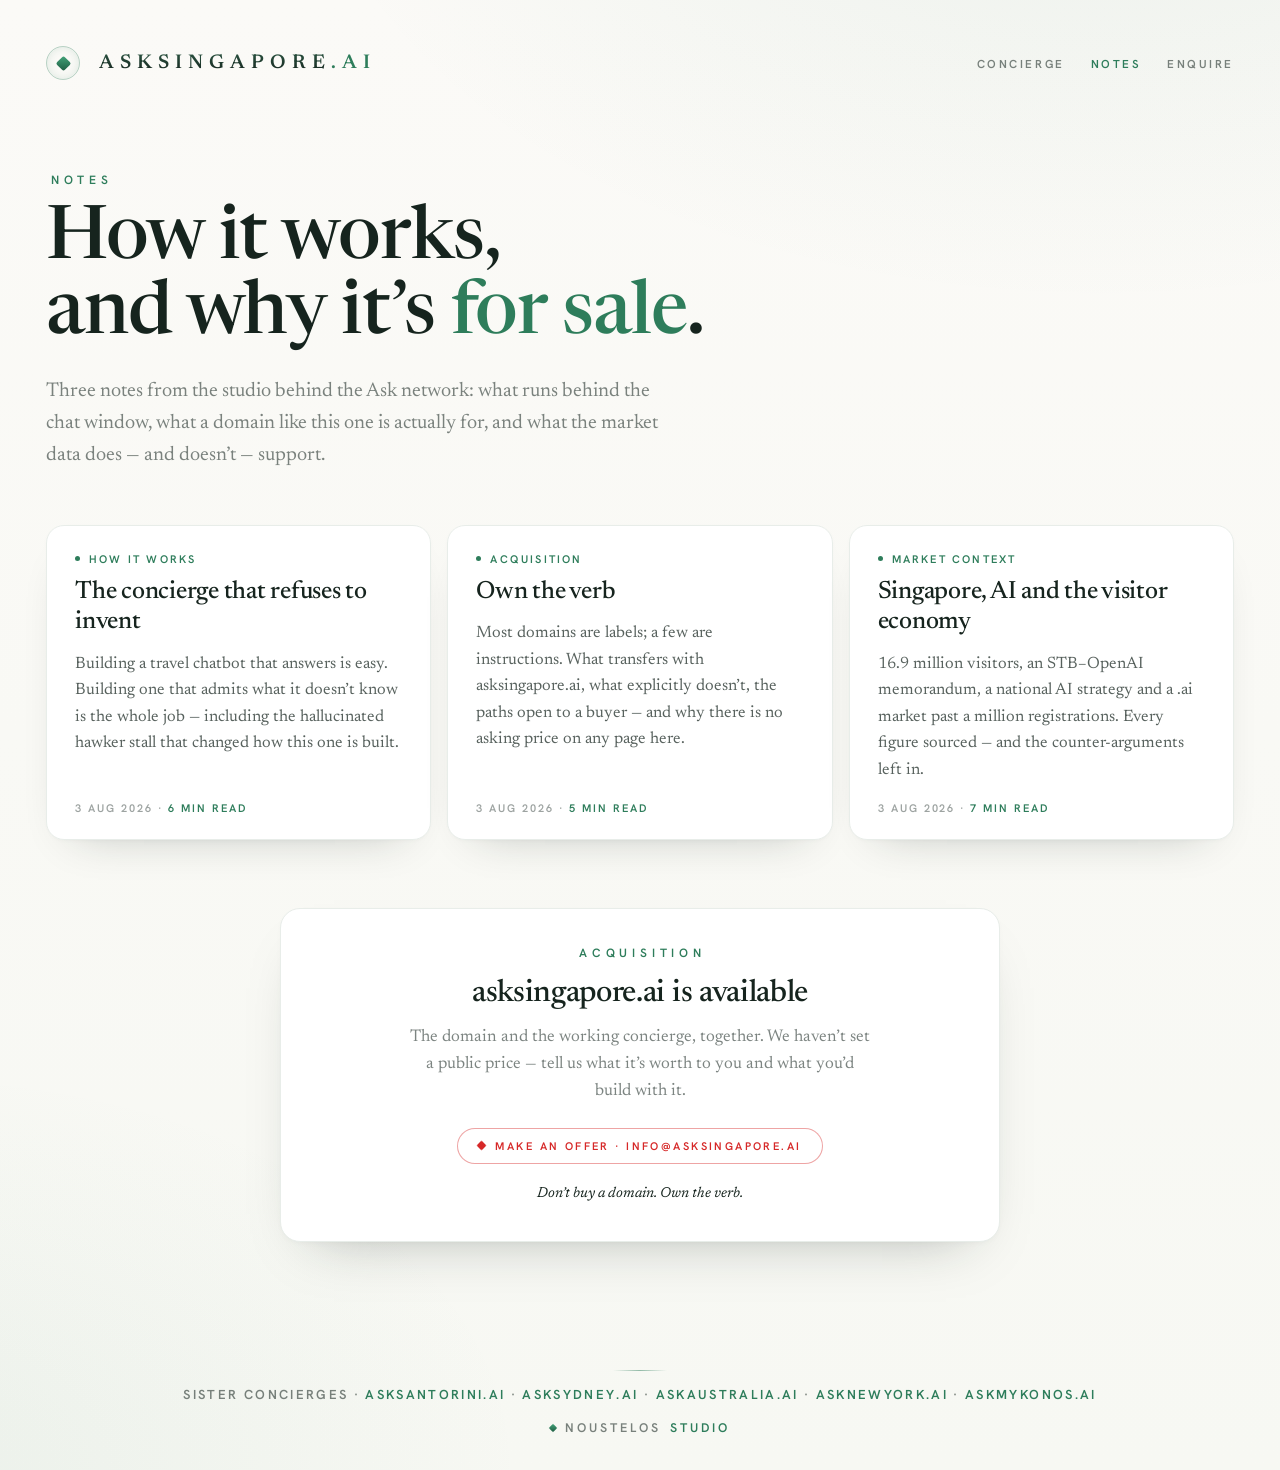
==== blog/index.html @ 3da4c8ad "blog: /blog/ with three honesty-first notes + fact-check fixes to the landing Adds a static blog at " ====
<!DOCTYPE html>
<html lang="en">
<head>
  <meta charset="utf-8" />
  <meta name="viewport" content="width=device-width, initial-scale=1" />
  <title>Notes — How the Singapore AI Concierge Works, and Why the Domain Is for Sale | ASKSINGAPORE.AI</title>
  <meta name="description" content="Notes from Noustelos Studio on building an honest AI concierge for Singapore, what a category domain like asksingapore.ai is for, and the sourced market context behind it." />

  <link rel="canonical" href="https://asksingapore.ai/blog/" />
  <meta name="theme-color" content="#FBFAF7" />
  <meta property="og:type" content="website" />
  <meta property="og:url" content="https://asksingapore.ai/blog/" />
  <meta property="og:site_name" content="ASKSINGAPORE.AI" />
  <meta property="og:title" content="Notes — ASKSINGAPORE.AI" />
  <meta property="og:description" content="How the concierge is built, what a category domain is for, and the sourced market context — from the studio behind the Ask network." />
  <meta property="og:image" content="https://asksingapore.ai/og-image.png" />
  <meta property="og:image:width" content="1200" />
  <meta property="og:image:height" content="630" />
  <meta name="twitter:card" content="summary_large_image" />
  <meta name="twitter:title" content="Notes — ASKSINGAPORE.AI" />
  <meta name="twitter:description" content="How the concierge is built, what a category domain is for, and the sourced market context." />
  <meta name="twitter:image" content="https://asksingapore.ai/og-image.png" />

  <link rel="icon" href="data:image/svg+xml,%3Csvg xmlns='http://www.w3.org/2000/svg' viewBox='0 0 64 64'%3E%3Crect width='64' height='64' rx='14' fill='%232E7D5B'/%3E%3Crect x='21' y='21' width='22' height='22' rx='3' fill='%23FBFAF7' transform='rotate(45 32 32)'/%3E%3C/svg%3E" />

  <script type="application/ld+json">
  {
    "@context": "https://schema.org",
    "@type": "Blog",
    "name": "ASKSINGAPORE.AI — Notes",
    "url": "https://asksingapore.ai/blog/",
    "inLanguage": "en",
    "description": "Notes on building an honest AI concierge for Singapore and on the domain itself.",
    "publisher": { "@type": "Organization", "name": "Noustelos Studio", "url": "https://noustelos.gr/" }
  }
  </script>

  <link rel="preconnect" href="https://fonts.googleapis.com" />
  <link rel="preconnect" href="https://fonts.gstatic.com" crossorigin />
  <link href="https://fonts.googleapis.com/css2?family=Newsreader:ital,opsz,wght@0,6..72,400..700;1,6..72,400..700&family=Hanken+Grotesk:wght@200;300;400;500;600&display=swap" rel="stylesheet" />
  <link rel="stylesheet" href="blog.css" />
</head>
<body>

<div class="wrap">

  <header class="topbar">
    <a class="brand" href="/">
      <span class="mark" aria-hidden="true"><span class="diamond"></span></span>
      <div class="wordmark"><span class="name">ASKSINGAPORE</span><span class="tld">.AI</span></div>
    </a>
    <nav class="nav">
      <a href="/">Concierge</a>
      <a href="/blog/" class="is-here">Notes</a>
      <a href="mailto:info@asksingapore.ai?subject=Acquisition%20enquiry%20%E2%80%94%20asksingapore.ai">Enquire</a>
    </nav>
  </header>

  <div class="page-head">
    <div class="kicker">Notes</div>
    <h1>How it works,<br />and why it&rsquo;s <span class="accent">for sale</span>.</h1>
    <p class="lede">Three notes from the studio behind the Ask network: what runs behind the chat window, what a domain like this one is actually for, and what the market data does &mdash; and doesn&rsquo;t &mdash; support.</p>
  </div>

  <main class="posts">

    <a class="post-card" href="ai-concierge-that-refuses-to-invent.html">
      <div class="label-row"><span class="pip" aria-hidden="true"></span><span class="tag">How it works</span></div>
      <h2>The concierge that refuses to invent</h2>
      <p>Building a travel chatbot that answers is easy. Building one that admits what it doesn&rsquo;t know is the whole job — including the hallucinated hawker stall that changed how this one is built.</p>
      <div class="meta">3 Aug 2026 · <span class="read">6 min read</span></div>
    </a>

    <a class="post-card" href="own-the-verb.html">
      <div class="label-row"><span class="pip" aria-hidden="true"></span><span class="tag">Acquisition</span></div>
      <h2>Own the verb</h2>
      <p>Most domains are labels; a few are instructions. What transfers with asksingapore.ai, what explicitly doesn&rsquo;t, the paths open to a buyer — and why there is no asking price on any page here.</p>
      <div class="meta">3 Aug 2026 · <span class="read">5 min read</span></div>
    </a>

    <a class="post-card" href="singapore-ai-tourism.html">
      <div class="label-row"><span class="pip" aria-hidden="true"></span><span class="tag">Market context</span></div>
      <h2>Singapore, AI and the visitor economy</h2>
      <p>16.9 million visitors, an STB–OpenAI memorandum, a national AI strategy and a .ai market past a million registrations. Every figure sourced — and the counter-arguments left in.</p>
      <div class="meta">3 Aug 2026 · <span class="read">7 min read</span></div>
    </a>

  </main>

  <section class="offer" style="max-width: 720px; margin-left: auto; margin-right: auto;">
    <div class="kicker">Acquisition</div>
    <h2>asksingapore.ai is available</h2>
    <p>The domain and the working concierge, together. We haven&rsquo;t set a public price — tell us what it&rsquo;s worth to you and what you&rsquo;d build with it.</p>
    <a class="acquire" href="mailto:info@asksingapore.ai?subject=Acquisition%20enquiry%20%E2%80%94%20asksingapore.ai">
      <span class="diamond" aria-hidden="true"></span>
      Make an offer · info@asksingapore.ai
    </a>
    <p class="slogan">Don&rsquo;t buy a domain. Own the verb.</p>
  </section>

  <footer class="foot">
    <span class="hairline" aria-hidden="true"></span>
    <p class="foot-text">Sister concierges · <a href="https://asksantorini.ai" target="_blank" rel="noopener">asksantorini.ai</a> · <a href="https://asksydney.ai" target="_blank" rel="noopener">asksydney.ai</a> · <a href="https://askaustralia.ai" target="_blank" rel="noopener">askaustralia.ai</a> · <a href="https://asknewyork.ai" target="_blank" rel="noopener">asknewyork.ai</a> · <a href="https://askmykonos.ai" target="_blank" rel="noopener">askmykonos.ai</a></p>
    <a class="studio-mark" href="https://noustelos.gr/#domains" target="_blank" rel="noopener">
      <span class="diamond" aria-hidden="true"></span>
      Noustelos <span class="studio">Studio</span>
    </a>
  </footer>

</div>

</body>
</html>
---- blog/blog.css ----
/* ============================================================
   Blog — 'Garden City Precision', long-form variant.

   Same tokens as index.html (kept in sync by hand: change a colour
   there, change it here). The one departure: body copy is set in
   Newsreader rather than the UI grotesque, because these pages are
   read rather than scanned. No build step, no dependencies —
   one stylesheet shared by the index and the articles.
   ============================================================ */
:root {
  --paper: #FBFAF7;
  --ink: #16241E;
  --jade: #2E7D5B;
  --jade-deep: #1F5C42;
  --vermilion: #D62828;
  --mist: #E8EDE9;

  --ink-70: rgba(22,36,30,0.72);
  --ink-55: rgba(22,36,30,0.56);
  --ink-40: rgba(22,36,30,0.42);
  --ink-line: rgba(22,36,30,0.14);
  --jade-line: rgba(46,125,91,0.32);
  --jade-tint: rgba(46,125,91,0.10);

  --page-bg:
    radial-gradient(110% 60% at 86% -14%, rgba(46,125,91,0.08), transparent 58%),
    radial-gradient(90% 50% at -8% 100%, rgba(46,125,91,0.06), transparent 55%),
    linear-gradient(180deg, #FBFAF7 0%, #F7F8F3 100%);

  --diamond-grad: linear-gradient(135deg, #43A47A, #1F5C42);
  --wordmark-grad: linear-gradient(180deg, #2A5240, #16241E);

  --font-display: "Newsreader", Georgia, serif;
  --font-ui: "Hanken Grotesk", system-ui, -apple-system, sans-serif;
}

* { box-sizing: border-box; }
html { -webkit-text-size-adjust: 100%; }
body {
  margin: 0;
  padding: clamp(22px, 4vw, 46px) clamp(20px, 5vw, 46px) 0;
  min-height: 100vh;
  background: var(--page-bg);
  color: var(--ink);
  font-family: var(--font-ui);
}
::selection { background: rgba(46,125,91,0.20); }

:focus-visible { outline: 2px solid var(--jade); outline-offset: 2px; }

@keyframes scRise {
  from { opacity: 0; transform: translateY(14px); }
  to   { opacity: 1; transform: translateY(0); }
}
@keyframes scMarkShimmer {
  0%, 100% { box-shadow: inset 0 0 10px rgba(46,125,91,0.14); }
  50%      { box-shadow: inset 0 0 14px rgba(46,125,91,0.28), 0 0 12px 1px rgba(46,125,91,0.18); }
}
@keyframes scDiamondPulse {
  0%, 100% { transform: rotate(45deg) scale(1);    filter: brightness(1); }
  50%      { transform: rotate(45deg) scale(1.12); filter: brightness(1.15); }
}

.wrap { max-width: 1340px; margin: 0 auto; }

/* ---- top bar: brand returns to the concierge ---- */
.topbar {
  display: flex; align-items: center; justify-content: space-between;
  gap: 18px; flex-wrap: wrap;
  animation: scRise .6s cubic-bezier(.2,.7,.2,1) both;
}
.brand { display: flex; align-items: center; gap: 13px; text-decoration: none; }
.mark {
  width: 34px; height: 34px; border-radius: 50%;
  border: 1px solid var(--jade-line);
  display: flex; align-items: center; justify-content: center;
  box-shadow: inset 0 0 10px rgba(46,125,91,0.14);
  animation: scMarkShimmer 4.5s ease-in-out infinite;
  flex: 0 0 auto;
}
.diamond { transform: rotate(45deg); border-radius: 2px; background: var(--diamond-grad); }
.mark .diamond { width: 11px; height: 11px; animation: scDiamondPulse 4.5s ease-in-out infinite; }
.wordmark {
  font-family: var(--font-display); font-weight: 600;
  font-size: 20px; letter-spacing: 0.3em; padding-left: 0.3em;
}
.wordmark .name {
  background: var(--wordmark-grad);
  -webkit-background-clip: text; background-clip: text; color: transparent;
}
.wordmark .tld { color: var(--jade); }

.nav { display: flex; align-items: center; gap: clamp(14px, 2.5vw, 26px); }
.nav a {
  font-size: 11.5px; font-weight: 600; letter-spacing: 0.22em; text-transform: uppercase;
  color: var(--ink-55); text-decoration: none;
  transition: color .18s ease;
}
.nav a:hover { color: var(--jade-deep); }
.nav a.is-here { color: var(--jade); }

/* ---- shared page head ---- */
.kicker {
  font-size: 12px; font-weight: 600; letter-spacing: 0.4em; text-transform: uppercase;
  color: var(--jade); padding-left: 0.4em;
}
.page-head {
  max-width: 760px;
  margin: clamp(46px, 8vw, 92px) 0 clamp(34px, 5vw, 54px);
  animation: scRise .7s cubic-bezier(.2,.7,.2,1) .08s both;
}
.page-head h1 {
  margin: 16px 0 0;
  font-family: var(--font-display); font-weight: 500;
  font-size: clamp(40px, 6.4vw, 74px); line-height: 1.02; letter-spacing: -0.015em;
}
.page-head h1 .accent { color: var(--jade); }
.page-head .lede {
  margin: 20px 0 0; max-width: 620px;
  font-family: var(--font-display);
  font-size: clamp(17px, 2vw, 20px); line-height: 1.6; color: var(--ink-55);
}

/* ============================================================
   Index — the list of notes
   ============================================================ */
.posts {
  display: grid; grid-template-columns: repeat(auto-fit, minmax(300px, 1fr));
  gap: 16px; align-items: stretch;
  animation: scRise .7s cubic-bezier(.2,.7,.2,1) .18s both;
}
.post-card {
  display: flex; flex-direction: column; gap: 12px;
  padding: 26px 28px 24px; border-radius: 18px;
  border: 1px solid var(--mist); background: #fff;
  box-shadow: 0 20px 44px -30px rgba(22,36,30,0.30), 0 2px 8px -5px rgba(22,36,30,0.10);
  text-decoration: none; color: inherit;
  transition: transform .18s ease, border-color .18s ease, box-shadow .2s ease;
}
.post-card:hover {
  transform: translateY(-3px); border-color: var(--jade-line);
  box-shadow: 0 30px 56px -32px rgba(22,36,30,0.36), 0 2px 8px -5px rgba(22,36,30,0.10);
}
.post-card .label-row { display: flex; align-items: center; gap: 9px; }
.post-card .pip { width: 5px; height: 5px; border-radius: 50%; background: var(--jade); flex: 0 0 auto; }
.post-card .tag {
  font-family: var(--font-ui); font-size: 11px; font-weight: 600;
  letter-spacing: 0.2em; text-transform: uppercase; color: var(--jade);
}
.post-card h2 {
  margin: 0; font-family: var(--font-display); font-weight: 500;
  font-size: 25px; line-height: 1.22; letter-spacing: -0.01em;
}
.post-card p {
  margin: 0; font-family: var(--font-display);
  font-size: 16.5px; line-height: 1.6; color: var(--ink-70);
}
.post-card .meta {
  margin-top: auto; padding-top: 6px;
  font-size: 11px; font-weight: 600; letter-spacing: 0.18em; text-transform: uppercase;
  color: var(--ink-40);
}
.post-card .read { color: var(--jade); }

/* ============================================================
   Article
   ============================================================ */
.article { max-width: 720px; margin: 0 auto; }
.article-head {
  margin: clamp(40px, 7vw, 80px) 0 clamp(28px, 4vw, 40px);
  animation: scRise .7s cubic-bezier(.2,.7,.2,1) .08s both;
}
.article-head h1 {
  margin: 16px 0 0;
  font-family: var(--font-display); font-weight: 500;
  font-size: clamp(34px, 5.2vw, 56px); line-height: 1.08; letter-spacing: -0.015em;
}
.article-meta {
  display: flex; flex-wrap: wrap; align-items: center; gap: 10px;
  margin-top: 20px;
  font-size: 11px; font-weight: 600; letter-spacing: 0.18em; text-transform: uppercase;
  color: var(--ink-40);
}
.article-meta .hair { width: 14px; height: 1px; background: rgba(46,125,91,0.45); }
.article-meta a { color: var(--jade); text-decoration: none; }
.article-meta a:hover { color: var(--jade-deep); text-decoration: underline; text-underline-offset: 3px; }

.prose {
  font-family: var(--font-display);
  font-size: 18.5px; line-height: 1.72; color: var(--ink);
  animation: scRise .7s cubic-bezier(.2,.7,.2,1) .16s both;
}
.prose > p { margin: 0 0 1.25em; }
.prose .standfirst { font-size: 21px; line-height: 1.6; color: var(--ink-70); }
.prose h2 {
  margin: 2em 0 .7em;
  font-family: var(--font-display); font-weight: 500;
  font-size: 27px; line-height: 1.25; letter-spacing: -0.01em;
}
.prose h3 {
  margin: 1.8em 0 .5em;
  font-family: var(--font-ui); font-size: 12px; font-weight: 600;
  letter-spacing: 0.2em; text-transform: uppercase; color: var(--jade);
}
.prose a { color: var(--jade-deep); text-decoration: underline; text-underline-offset: 3px; text-decoration-thickness: 1px; }
.prose a:hover { color: var(--jade); }
.prose strong { font-weight: 600; }
.prose ul { margin: 0 0 1.25em; padding: 0; list-style: none; }
.prose ul li {
  position: relative; padding-left: 22px; margin-bottom: .6em;
}
.prose ul li::before {
  content: ""; position: absolute; left: 2px; top: 0.62em;
  width: 5px; height: 5px; border-radius: 50%; background: var(--jade);
}
.prose hr {
  margin: 2.4em 0; border: 0; height: 1px;
  background: linear-gradient(90deg, transparent, rgba(46,125,91,0.4), transparent);
}
.prose blockquote {
  margin: 1.8em 0; padding: 4px 0 4px 22px;
  border-left: 2px solid var(--jade-line);
  font-style: italic; color: var(--ink-70);
}
.prose .note {
  margin: 1.8em 0; padding: 18px 22px; border-radius: 15px;
  border: 1px solid var(--mist); background: #fff;
  box-shadow: 0 20px 44px -30px rgba(22,36,30,0.30), 0 2px 8px -5px rgba(22,36,30,0.10);
  font-size: 16.5px; line-height: 1.62; color: var(--ink-70);
}
.prose .note strong { color: var(--ink); }
.prose figure { margin: 1.8em 0; }
.prose figcaption {
  margin-top: 8px; font-family: var(--font-ui);
  font-size: 11px; font-weight: 600; letter-spacing: 0.16em; text-transform: uppercase;
  color: var(--ink-40);
}

/* sources block — every external figure we cite is linked, so a reader
   can check it rather than take our word for it */
.sources {
  margin: 2.6em 0 0; padding-top: 22px;
  border-top: 1px solid var(--ink-line);
  font-family: var(--font-ui); font-size: 13.5px; line-height: 1.6; color: var(--ink-55);
}
.sources h2 {
  margin: 0 0 12px; font-family: var(--font-ui);
  font-size: 11px; font-weight: 600; letter-spacing: 0.2em; text-transform: uppercase; color: var(--jade);
}
.sources ul { margin: 0; padding: 0; list-style: none; }
.sources li { margin-bottom: 7px; }
.sources a { color: var(--jade-deep); text-decoration: none; }
.sources a:hover { text-decoration: underline; text-underline-offset: 3px; }

/* ---- end-of-article acquisition invitation: the one vermilion moment ---- */
.offer {
  margin: clamp(44px, 6vw, 68px) 0 0;
  padding: clamp(26px, 4vw, 36px); border-radius: 20px;
  border: 1px solid var(--mist); background: #fff;
  box-shadow: 0 26px 56px -34px rgba(22,36,30,0.34), 0 2px 8px -5px rgba(22,36,30,0.10);
  text-align: center;
}
.offer .kicker { padding-left: 0.4em; }
.offer h2 {
  margin: 14px 0 0; font-family: var(--font-display); font-weight: 500;
  font-size: clamp(24px, 3vw, 31px); line-height: 1.2; letter-spacing: -0.01em;
}
.offer p {
  margin: 12px auto 0; max-width: 460px;
  font-family: var(--font-display); font-size: 17px; line-height: 1.6; color: var(--ink-55);
}
.offer .acquire {
  display: inline-flex; flex-wrap: wrap; align-items: center; justify-content: center;
  gap: 10px; margin-top: 22px;
  padding: 10px 20px; border-radius: 999px;
  border: 1px solid rgba(214,40,40,0.42); background: #fff;
  color: var(--vermilion); text-decoration: none;
  font-family: var(--font-ui);
  font-size: 11px; font-weight: 600; letter-spacing: 0.22em; text-transform: uppercase;
  transition: border-color .18s ease, color .18s ease, background .18s ease, box-shadow .2s ease;
}
.offer .acquire .diamond { width: 7px; height: 7px; border-radius: 1px; background: var(--vermilion); flex: 0 0 auto; transform: rotate(45deg); }
.offer .acquire:hover {
  background: var(--vermilion); border-color: var(--vermilion); color: #fff;
  box-shadow: 0 12px 26px -14px rgba(214,40,40,0.65);
}
.offer .acquire:hover .diamond { background: #fff; }
.offer .slogan {
  margin-top: 18px; font-family: var(--font-display); font-style: italic;
  font-size: 14.4px; color: var(--ink);
}

/* ---- more reading ---- */
.more {
  margin: clamp(40px, 6vw, 60px) 0 0;
}
.more .kicker { display: block; margin-bottom: 16px; }
.more-list { display: grid; grid-template-columns: repeat(auto-fit, minmax(260px, 1fr)); gap: 12px; }
.more-list a {
  display: block; padding: 18px 22px; border-radius: 15px;
  border: 1px solid var(--mist); background: #fff;
  text-decoration: none; color: var(--ink);
  font-family: var(--font-display); font-size: 17px; line-height: 1.4;
  transition: border-color .18s ease, transform .18s ease;
}
.more-list a:hover { border-color: var(--jade-line); transform: translateY(-2px); }

/* ---- footer ---- */
.foot {
  display: flex; flex-direction: column; align-items: center; gap: 12px;
  margin-top: clamp(50px, 8vw, 90px);
  padding: clamp(24px, 4vw, 38px) 0 34px;
}
.foot .hairline {
  width: 54px; height: 1px;
  background: linear-gradient(90deg, transparent, rgba(46,125,91,0.5), transparent);
}
.foot-text {
  margin: 0; font-size: 13px; font-weight: 600;
  letter-spacing: 0.18em; text-transform: uppercase;
  color: var(--ink-55); text-align: center; line-height: 1.9;
}
.foot-text a { color: var(--jade); text-decoration: none; transition: color .18s ease; }
.foot-text a:hover { color: var(--jade-deep); text-decoration: underline; text-underline-offset: 3px; }
.studio-mark {
  display: inline-flex; align-items: center; gap: 9px;
  font-size: 12.5px; font-weight: 600;
  letter-spacing: 0.24em; text-transform: uppercase;
  color: var(--ink-55); text-decoration: none;
  transition: color .18s ease;
}
.studio-mark .diamond { width: 6px; height: 6px; border-radius: 1px; flex: 0 0 auto; }
.studio-mark .studio { color: var(--jade); transition: color .18s ease; }
.studio-mark:hover { color: var(--ink); }
.studio-mark:hover .studio { color: var(--jade-deep); }

@media (max-width: 760px) {
  .wordmark { font-size: 16px; letter-spacing: 0.16em; padding-left: 0.16em; }
  .nav a { letter-spacing: 0.14em; }
  .prose { font-size: 17.5px; }
  .prose .standfirst { font-size: 19px; }
}

@media (prefers-reduced-motion: reduce) {
  .topbar, .page-head, .posts, .article-head, .prose { animation: none !important; }
  .mark, .mark .diamond { animation: none !important; }
  .post-card:hover, .more-list a:hover { transform: none; }
}
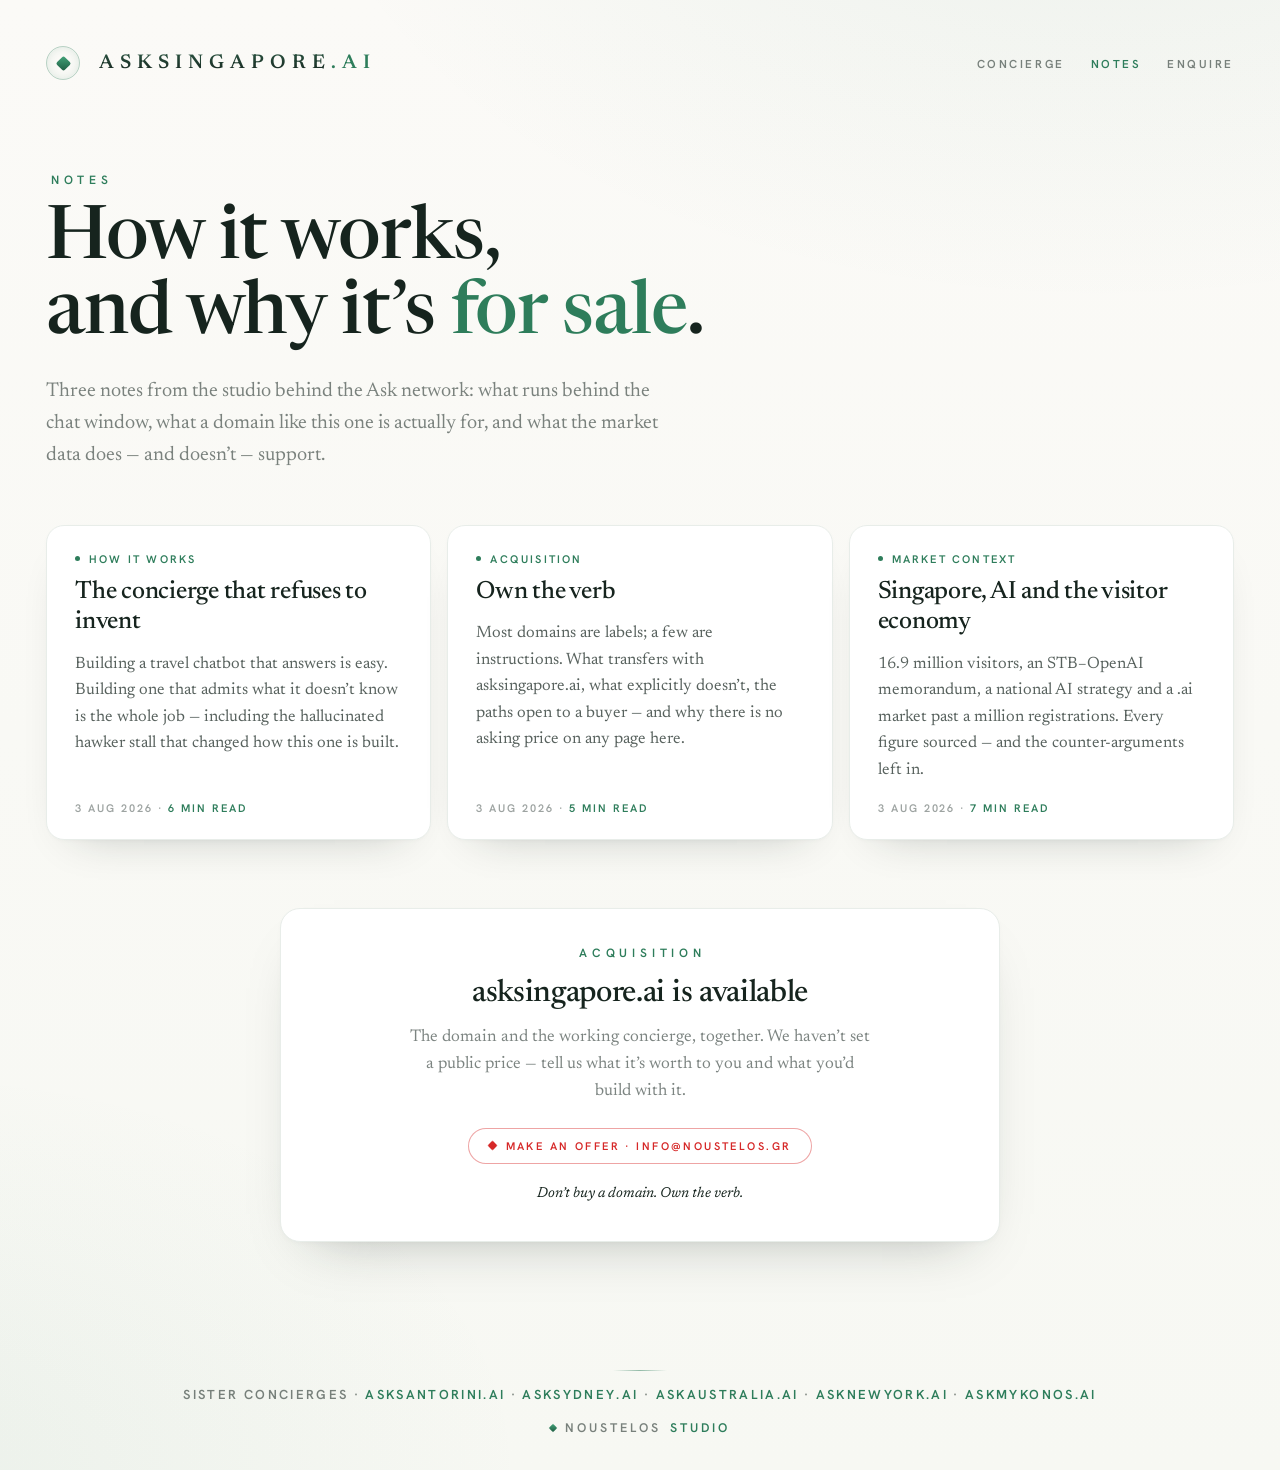
==== commit d1d9e4c4: "Contact email → info@noustelos.gr (studio address, off the for-sale domain) Co-Authored-By: Claude O" ====
--- a/blog/index.html
+++ b/blog/index.html
@@ -52,7 +52,7 @@
     <nav class="nav">
       <a href="/">Concierge</a>
       <a href="/blog/" class="is-here">Notes</a>
-      <a href="mailto:info@asksingapore.ai?subject=Acquisition%20enquiry%20%E2%80%94%20asksingapore.ai">Enquire</a>
+      <a href="mailto:info@noustelos.gr?subject=Acquisition%20enquiry%20%E2%80%94%20asksingapore.ai">Enquire</a>
     </nav>
   </header>
 
@@ -91,9 +91,9 @@
     <div class="kicker">Acquisition</div>
     <h2>asksingapore.ai is available</h2>
     <p>The domain and the working concierge, together. We haven&rsquo;t set a public price — tell us what it&rsquo;s worth to you and what you&rsquo;d build with it.</p>
-    <a class="acquire" href="mailto:info@asksingapore.ai?subject=Acquisition%20enquiry%20%E2%80%94%20asksingapore.ai">
+    <a class="acquire" href="mailto:info@noustelos.gr?subject=Acquisition%20enquiry%20%E2%80%94%20asksingapore.ai">
       <span class="diamond" aria-hidden="true"></span>
-      Make an offer · info@asksingapore.ai
+      Make an offer · info@noustelos.gr
     </a>
     <p class="slogan">Don&rsquo;t buy a domain. Own the verb.</p>
   </section>
